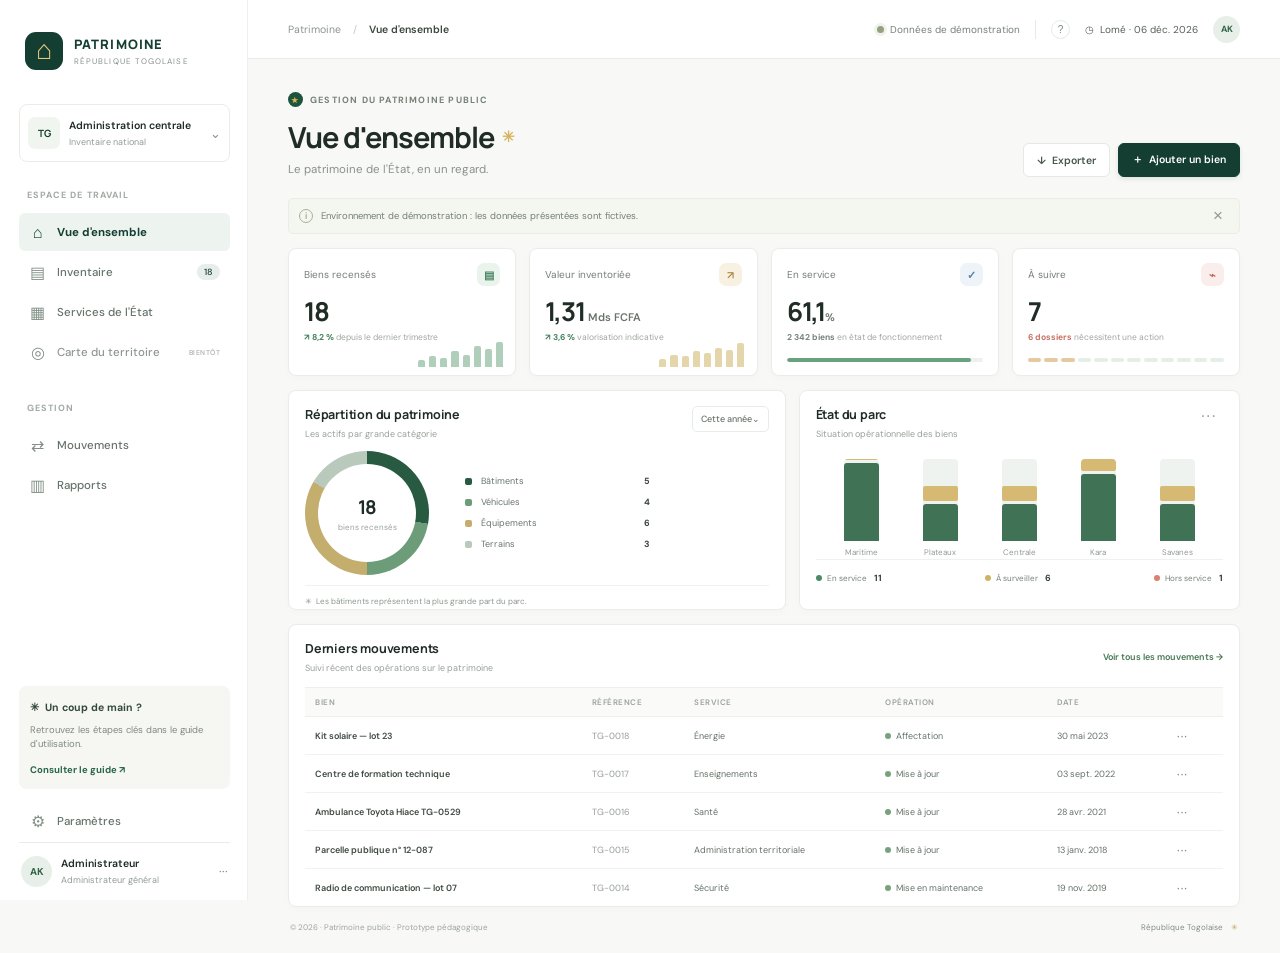
==== web/index.html @ ce9e9180 "Fonctionnalité : créer le MVP de gestion du patrimoine public togolais" ====
<!doctype html>
<html lang="fr"><head><meta charset="utf-8"><meta name="viewport" content="width=device-width,initial-scale=1"><meta name="theme-color" content="#143e32"><meta name="description" content="Prototype de gestion du patrimoine public togolais"><title>Patrimoine public · République Togolaise</title><link rel="stylesheet" href="styles.css"></head>
<body><div class="layout"><aside class="sidebar"><a class="brand" href="#accueil"><span class="brand-logo">⌂</span><span><b>PATRIMOINE</b><small>RÉPUBLIQUE TOGOLAISE</small></span></a><div class="org"><span class="seal">TG</span><span><b>Administration centrale</b><small>Inventaire national</small></span><span>⌄</span></div><p class="nav-title">ESPACE DE TRAVAIL</p><nav><a class="nav active" href="#accueil" data-view="home"><i>⌂</i>Vue d'ensemble</a><a class="nav" href="#inventaire" data-view="inventory"><i>▤</i>Inventaire <span id="nav-count">18</span></a><a class="nav" href="#services" data-view="services"><i>▦</i>Services de l'État</a><a class="nav muted" href="#carte"><i>◎</i>Carte du territoire <em>BIENTÔT</em></a></nav><p class="nav-title second">GESTION</p><nav><a class="nav" href="#mouvements" data-view="mouvements"><i>⇄</i>Mouvements</a><a class="nav" href="#rapports" data-view="rapports"><i>▥</i>Rapports</a></nav><div class="sidebar-bottom"><div class="help"><b>✳ &nbsp;Un coup de main ?</b><p>Retrouvez les étapes clés dans le guide d'utilisation.</p><a href="../docs/GUIDE_UTILISATION.md">Consulter le guide ↗</a></div><a class="nav" href="#parametres"><i>⚙</i>Paramètres</a><div class="user"><span class="avatar">AK</span><span><b>Administrateur</b><small>Administrateur général</small></span><span>···</span></div></div></aside>
<main><header class="topbar"><div class="crumb">Patrimoine <span>/</span> <b id="crumb">Vue d'ensemble</b></div><div class="topright"><span class="online"><i></i><span id="connection">Données de démonstration</span></span><span class="vline"></span><button class="circle" title="Aide">?</button><span class="date">◷ &nbsp;Lomé · <span id="today"></span></span><span class="avatar tiny">AK</span><button class="mobile-menu" id="menu">☰</button></div></header>
<section id="home" class="page"><div class="heading"><div><div class="eyebrow"><span class="flag">★</span> GESTION DU PATRIMOINE PUBLIC</div><h1>Vue d'ensemble <span>✳</span></h1><p>Le patrimoine de l'État, en un regard.</p></div><div class="actions"><button class="btn light" id="export">↓ &nbsp;Exporter</button><button class="btn primary" id="add">＋ &nbsp;Ajouter un bien</button></div></div><div class="notice"><span>i</span> Environnement de démonstration : les données présentées sont fictives.<button id="dismiss">×</button></div>
<div class="kpis"><article class="kpi"><div class="kpi-label">Biens recensés <b class="ico green">▤</b></div><strong id="total">2 486</strong><p><b>↗ 8,2 %</b> depuis le dernier trimestre</p><div class="spark green-spark"><i style="--v:25%"></i><i style="--v:42%"></i><i style="--v:34%"></i><i style="--v:58%"></i><i style="--v:43%"></i><i style="--v:76%"></i><i style="--v:65%"></i><i style="--v:91%"></i></div></article><article class="kpi"><div class="kpi-label">Valeur inventoriée <b class="ico gold">↗</b></div><strong id="value">38,6<small> Mds FCFA</small></strong><p><b>↗ 3,6 %</b> valorisation indicative</p><div class="spark gold-spark"><i style="--v:30%"></i><i style="--v:45%"></i><i style="--v:39%"></i><i style="--v:58%"></i><i style="--v:53%"></i><i style="--v:71%"></i><i style="--v:64%"></i><i style="--v:88%"></i></div></article><article class="kpi"><div class="kpi-label">En service <b class="ico blue">✓</b></div><strong id="service">94,2<small>%</small></strong><p><b class="flat">2 342 biens</b> en état de fonctionnement</p><div class="progress"><i style="width:94%"></i></div></article><article class="kpi"><div class="kpi-label">À suivre <b class="ico coral">⌁</b></div><strong id="attention">144</strong><p><b class="warning">6 dossiers</b> nécessitent une action</p><div class="ticks"><i></i><i></i><i></i><i></i><i></i><i></i><i></i><i></i><i></i><i></i><i></i><i></i></div></article></div>
<div class="charts"><article class="panel"><div class="panel-head"><div><h2>Répartition du patrimoine</h2><p>Les actifs par grande catégorie</p></div><button class="select">Cette année⌄</button></div><div class="donut-row"><div class="donut" id="donut"><div><b id="donut-count">2 486</b><small>biens recensés</small></div></div><div class="legend" id="legend"></div></div><div class="panel-foot">✳ &nbsp;Les bâtiments représentent la plus grande part du parc.</div></article><article class="panel"><div class="panel-head"><div><h2>État du parc</h2><p>Situation opérationnelle des biens</p></div><button class="dots">···</button></div><div class="bars" id="bars"></div><div class="status-summary"><div><i class="key good"></i>En service<strong id="good-count">2 342</strong></div><div><i class="key warn"></i>À surveiller<strong id="warn-count">98</strong></div><div><i class="key risk"></i>Hors service<strong id="risk-count">46</strong></div></div></article></div>
<article class="panel activity"><div class="panel-head"><div><h2>Derniers mouvements</h2><p>Suivi récent des opérations sur le patrimoine</p></div><a href="#mouvements" class="text-link">Voir tous les mouvements →</a></div><div class="table-scroll"><table><thead><tr><th>BIEN</th><th>RÉFÉRENCE</th><th>SERVICE</th><th>OPÉRATION</th><th>DATE</th><th></th></tr></thead><tbody id="activity"></tbody></table></div></article><footer>© 2026 · Patrimoine public · Prototype pédagogique <span>République Togolaise　<span class="star">✳</span></span></footer></section>
<section id="inventory" class="page hidden"><div class="heading"><div><div class="eyebrow">GESTION DES ACTIFS</div><h1>Inventaire <span>✳</span></h1><p>Recherchez et consultez les biens recensés.</p></div><div class="actions"><button class="btn light" id="export2">↓ &nbsp;Exporter CSV</button><button class="btn primary" id="add2">＋ &nbsp;Ajouter un bien</button></div></div><article class="panel inv-panel"><div class="filters"><label class="search">⌕ <input id="query" placeholder="Rechercher un bien, une référence…"></label><select id="state-filter"><option value="">Tous les états</option><option value="bon">En service</option><option value="maintenance">Maintenance</option><option value="affectation">À affecter</option><option value="reforme">À réformer</option></select><select id="category-filter"><option value="">Toutes les catégories</option><option>Bâtiments</option><option>Véhicules</option><option>Équipements</option><option>Terrains</option></select></div><div class="table-scroll"><table><thead><tr><th>BIEN</th><th>RÉFÉRENCE</th><th>CATÉGORIE</th><th>SERVICE</th><th>LOCALISATION</th><th>ÉTAT</th><th></th></tr></thead><tbody id="inventory"></tbody></table></div><div class="pagination"><span id="results">18 biens affichés</span><span>Prototype · pagination API disponible</span></div></article></section>
<section id="placeholder" class="page hidden"><div class="heading"><div><div class="eyebrow">ESPACE DE TRAVAIL</div><h1 id="place-title">Services de l'État <span>✳</span></h1><p>Les vues métier complémentaires seront précisées avec les utilisateurs.</p></div></div><article class="panel empty"><span>▦</span><h2>Cette vue se construit avec vous.</h2><p>Le périmètre est à valider avec la formatrice et les utilisateurs métier.</p><a href="#inventaire" class="btn primary" data-go="inventory">Consulter l'inventaire →</a></article></section></main></div>
<div class="backdrop hidden" id="modal"><section class="dialog" role="dialog" aria-modal="true" aria-labelledby="modal-title"><div class="dialog-head"><div><div class="eyebrow">NOUVEL ENREGISTREMENT</div><h2 id="modal-title">Ajouter un bien</h2></div><button id="close" class="close">×</button></div><p class="dialog-lead">Renseignez les informations principales. La référence est générée automatiquement.</p><form id="asset-form"><div class="form-grid"><label>Nom du bien *<input name="name" required maxlength="160" placeholder="Ex. Bâtiment administratif"></label><label>Catégorie *<select name="category" required><option value="">Choisir</option><option>Bâtiments</option><option>Véhicules</option><option>Équipements</option><option>Terrains</option></select></label><label>Ministère / service *<input name="ministry" required placeholder="Ex. Ministère de la Santé"></label><label>Localisation *<input name="location" required placeholder="Ville, préfecture"></label><label>État<select name="status"><option value="bon">En service</option><option value="maintenance">Maintenance</option><option value="affectation">À affecter</option><option value="reforme">À réformer</option></select></label><label>Valeur estimée (FCFA)<input name="value_xof" type="number" min="0" placeholder="0"></label><label>Date d'acquisition<input name="acquired_at" type="date"></label><label>Type de bien<input name="type" placeholder="Optionnel"></label><label class="full">Note<textarea name="description" rows="3" placeholder="Informations utiles…"></textarea></label></div><p id="form-error" class="form-error hidden"></p><div class="dialog-actions"><button type="button" class="btn light" id="cancel">Annuler</button><button class="btn primary" type="submit">Enregistrer le bien →</button></div></form></section></div><div id="toast" class="toast hidden"></div><script src="app.js" defer></script></body></html>
---- web/styles.css ----
@import url('https://fonts.googleapis.com/css2?family=DM+Sans:wght@400;500;600;700&family=Manrope:wght@400;500;600;700;800&display=swap');
:root{--forest:#153e33;--forest2:#225d49;--ink:#202c26;--muted:#7e8981;--line:#e9ece7;--paper:#f8f9f6;--gold:#d4ae63;--red:#d95450;--blue:#5481ad;--green:#4b9272;font-family:'DM Sans',sans-serif;color:var(--ink);font-size:13px;background:var(--paper)}*{box-sizing:border-box}body{margin:0;min-width:360px}.layout{min-height:100vh}.sidebar{position:fixed;inset:0 auto 0 0;width:248px;padding:25px 17px 12px 19px;background:#fff;border-right:1px solid #edf0ec;display:flex;flex-direction:column;z-index:5}.brand{height:51px;display:flex;align-items:center;gap:11px;text-decoration:none;color:var(--forest);padding:0 6px;margin-bottom:28px}.brand-logo{width:38px;height:38px;border-radius:11px;background:var(--forest);color:#e2c77e;display:grid;place-items:center;font-size:27px;font-family:Georgia}.brand b{display:block;font:800 13px Manrope,sans-serif;letter-spacing:1.1px}.brand small{display:block;color:#87938a;letter-spacing:1.08px;font-size:8px;margin-top:3px}.org{height:58px;border:1px solid var(--line);border-radius:8px;padding:8px;display:flex;align-items:center;gap:9px;margin-bottom:27px}.org>span:last-child{margin-left:auto;color:#89948d}.org b,.user b{font-size:10.5px;display:block;font-weight:600}.org small,.user small{font-size:9px;color:#929b94;display:block;margin-top:4px}.seal{width:32px;height:32px;background:#f1f5ef;border-radius:7px;display:grid;place-items:center;font:700 10px Manrope;color:var(--forest)}.nav-title{font-size:9px;letter-spacing:1.05px;font-weight:700;color:#a1aaa3;margin:0 8px 10px}.nav{height:38px;padding:0 10px;margin:2px 0;display:flex;align-items:center;gap:11px;text-decoration:none;border-radius:6px;color:#66736a;font-size:11.5px;font-weight:500}.nav i{width:17px;font-style:normal;font-size:16px;text-align:center;color:#839087}.nav.active{background:#edf4ef;color:var(--forest);font-weight:700}.nav.active i{color:var(--forest)}.nav>span{margin-left:auto;font-size:9px;background:#e7eee9;border-radius:10px;padding:2px 7px;color:var(--forest)}.nav em{font-size:7px;font-style:normal;letter-spacing:.5px;margin-left:auto;color:#aaa}.nav.muted{color:#8e9790}.second{margin-top:29px}.sidebar-bottom{margin-top:auto}.help{padding:12px 11px;border-radius:8px;background:#f6f7f3;margin:0 0 13px}.help b{font-size:10.5px;color:#344a3d}.help p{font-size:9.5px;color:#818980;line-height:1.55;margin:8px 0}.help a{font-size:9.5px;color:#276649;text-decoration:none;font-weight:700}.user{border-top:1px solid var(--line);padding:13px 2px 1px;display:flex;align-items:center;gap:9px}.user>span:last-child{margin-left:auto;color:#879087}.avatar{width:31px;height:31px;border-radius:50%;display:grid;place-items:center;background:#e8efe9;color:#316346;font-size:10px;font-weight:700}.main{margin-left:248px}main{margin-left:248px;min-height:100vh}.topbar{height:59px;border-bottom:1px solid #e9ece8;background:rgba(255,255,255,.91);display:flex;align-items:center;justify-content:space-between;padding:0 40px;position:sticky;top:0;z-index:4}.crumb{font-size:10.5px;color:#8b958d}.crumb span{margin:0 9px;color:#c4cbc5}.crumb b{font-weight:600;color:#39473d}.topright{display:flex;align-items:center;gap:15px;color:#768078;font-size:10px}.online{display:flex;align-items:center;gap:6px}.online i{width:7px;height:7px;border-radius:50%;background:#94a17f;box-shadow:0 0 0 3px #f0f3eb}.vline{height:19px;width:1px;background:#e7eae5}.circle{border:1px solid #e5eae5;background:white;color:#7a857c;border-radius:50%;height:19px;width:19px;padding:0;font-size:10px}.date{color:#566157}.tiny{width:27px;height:27px;font-size:9px}.mobile-menu{display:none}.page{max-width:1500px;margin:auto;padding:33px 40px 20px}.heading{display:flex;justify-content:space-between;align-items:flex-end;margin-bottom:21px}.eyebrow{font-size:9px;font-weight:700;letter-spacing:1.2px;color:#758077;display:flex;align-items:center;gap:7px}.flag{display:inline-grid;place-items:center;color:#dfb451;background:#1c543d;width:15px;height:15px;border-radius:50%;font-size:8px}h1{font:700 29px Manrope,sans-serif;letter-spacing:-1px;margin:10px 0 5px;color:#202c26}h1 span{font-size:15px;color:#d6b462;vertical-align:6px;margin-left:3px}.heading p{margin:0;color:#89918b;font-size:11.5px}.actions{display:flex;gap:8px}.btn{font:600 10.5px 'DM Sans';height:34px;padding:0 13px;border-radius:6px;cursor:pointer;transition:.15s}.btn:hover{transform:translateY(-1px)}.light{background:white;border:1px solid #e4e9e3;color:#47564b}.primary{background:var(--forest);border:1px solid var(--forest);color:white;box-shadow:0 2px 5px #143e321e}.primary:hover{background:#205543}.notice{height:36px;background:#f4f6f0;border:1px solid #e9ede5;color:#748071;border-radius:5px;display:flex;align-items:center;padding:0 10px;gap:8px;font-size:9.5px;margin-bottom:14px}.notice>span{width:14px;height:14px;border:1px solid #a7b19a;border-radius:50%;text-align:center;line-height:13px;color:#78866f;font-size:9px}.notice button{margin-left:auto;border:0;background:none;font-size:17px;color:#8e978e;cursor:pointer}.kpis{display:grid;grid-template-columns:repeat(4,1fr);gap:13px}.kpi,.panel{background:#fff;border:1px solid #e9ede8;border-radius:8px;box-shadow:0 2px 10px #22302405}.kpi{height:128px;padding:14px 15px 11px;position:relative;overflow:hidden}.kpi-label{font-size:10px;color:#747e76;display:flex;align-items:center;justify-content:space-between}.ico{width:23px;height:23px;border-radius:7px;display:grid;place-items:center;font-size:11px;font-weight:600}.green{color:#4b8666;background:#eaf3ec}.gold{color:#ad8a46;background:#f8f1e2}.blue{color:#5580a4;background:#edf3f8}.coral{color:#c7665c;background:#f9eeec}.kpi>strong{font:700 26px Manrope;letter-spacing:-1px;display:block;margin:7px 0 3px}.kpi>strong small{font:600 11px 'DM Sans';letter-spacing:0;color:#68736b}.kpi p{font-size:8.5px;color:#a0a69f;margin:0}.kpi p b{color:#43815d;font-weight:700}.kpi p b.flat{color:#77827a}.kpi p b.warning{color:#ca7165}.spark{height:27px;position:absolute;bottom:8px;right:12px;left:57%;display:flex;align-items:end;gap:4px}.spark i{height:var(--v);flex:1;border-radius:2px 2px 0 0;opacity:.58}.green-spark i{background:#78ac8b}.gold-spark i{background:#d3b76d}.progress{height:4px;border-radius:5px;background:#edf1ec;margin-top:15px;overflow:hidden}.progress i{height:100%;display:block;border-radius:5px;background:#69a27f}.ticks{display:flex;gap:3px;position:absolute;bottom:13px;left:15px;right:15px}.ticks i{height:4px;background:#e7eee7;flex:1;border-radius:5px}.ticks i:nth-child(-n+3){background:#e5c9a1}.charts{display:grid;grid-template-columns:1.06fr .94fr;gap:13px;margin-top:14px}.panel{padding:15px 16px 0}.charts .panel{height:220px}.panel-head{display:flex;align-items:flex-start;justify-content:space-between}.panel-head h2{font:700 12.5px Manrope;margin:0 0 5px;letter-spacing:-.2px}.panel-head p{font-size:9px;margin:0;color:#98a099}.select{font:500 9px 'DM Sans';color:#68746c;border:1px solid #e8ece7;border-radius:5px;background:#fff;padding:6px 8px}.donut-row{display:flex;align-items:center;gap:36px;height:145px}.donut{width:124px;height:124px;border-radius:50%;background:conic-gradient(#285a42 0 38%,#6c9c78 38% 60%,#c4ae6e 60% 78%,#b9c9bc 78% 91%,#e5eae5 91%);display:grid;place-items:center;flex:none;position:relative}.donut:before{content:'';position:absolute;inset:13px;border-radius:50%;background:white}.donut div{z-index:1;text-align:center}.donut b{font:700 19px Manrope;display:block;letter-spacing:-.8px}.donut small{display:block;font-size:8px;color:#9aa39b;margin-top:2px}.legend{display:grid;gap:9px;min-width:185px}.legend div{display:grid;grid-template-columns:8px 1fr auto;align-items:center;gap:8px;font-size:9px;color:#69756d}.legend i{height:7px;width:7px;border-radius:2px}.legend b{font-weight:700;color:#39463c;font-size:9px}.panel-foot{height:30px;border-top:1px solid #f0f2ef;display:flex;align-items:center;color:#8c968c;font-size:8px}.panel-foot:first-letter{color:#c6a550}.dots{border:0;background:white;color:#9ba39c;font-size:16px;letter-spacing:1px}.bars{height:119px;display:flex;align-items:end;justify-content:space-around;padding:14px 12px 2px;gap:12px}.bar-group{height:100%;display:flex;flex-direction:column;align-items:center;justify-content:end;gap:6px;flex:1}.bar-group>div{height:82px;width:min(35px,78%);display:flex;align-items:end;overflow:hidden;border-radius:4px 4px 0 0;background:#eff3ef}.bar-stack{width:100%;border-radius:3px 3px 0 0;background:#407355;position:relative}.bar-stack:after{content:'';position:absolute;top:-18px;left:0;right:0;height:15px;background:#d6b973;border-radius:2px}.bar-group small{font-size:8px;color:#929a93}.status-summary{height:37px;border-top:1px solid #eff1ee;display:flex;align-items:center;justify-content:space-between;gap:4px}.status-summary div{font-size:8px;color:#768077;display:flex;align-items:center;gap:5px}.status-summary strong{font-size:9px;color:#344139;margin-left:2px}.key{width:6px;height:6px;border-radius:50%}.good{background:#4d8b66}.warn{background:#d0b263}.risk{background:#da8170}.activity{margin-top:14px;padding-bottom:0}.activity .panel-head{align-items:center;padding-bottom:13px}.text-link{color:#467752;text-decoration:none;font-size:9px;font-weight:600}.table-scroll{overflow:auto}table{border-collapse:collapse;width:100%;white-space:nowrap}thead{background:#fafbf9}th{font-size:8px;letter-spacing:.5px;color:#9aa29b;text-align:left;font-weight:600;padding:9px 10px;border-block:1px solid #edf0ec}td{padding:10px;border-bottom:1px solid #f0f2ef;font-size:9px;color:#657168}td:first-child{font-weight:600;color:#3e4a41;min-width:190px}tbody tr:last-child td{border-bottom:0}.ref{font:9px 'DM Sans';color:#969e97}.operation{display:inline-flex;align-items:center;gap:5px;color:#65746a}.op-dot{width:6px;height:6px;border-radius:50%;background:#78a17e}.badge{display:inline-flex;align-items:center;gap:4px;padding:4px 7px;border-radius:10px;background:#edf4ed;color:#4c7958;font-size:8px}.badge:before{content:'';width:5px;height:5px;border-radius:50%;background:#6f9a75}.badge.warn{background:#f8f2e5;color:#a1803e}.badge.warn:before{background:#c9a85c}.badge.risk{background:#f8ecea;color:#b6675c}.badge.risk:before{background:#d27a6a}.more-row{border:0;background:white;color:#818c84;font-size:13px;cursor:pointer}footer{font-size:8px;color:#9ca49d;display:flex;justify-content:space-between;padding:15px 2px 0}footer>span:last-child{color:#818c83}.star{color:#c4a453}.hidden{display:none!important}.secondary-page{min-height:calc(100vh - 60px)}.inv-panel{padding:0}.filters{padding:14px;display:flex;gap:8px;border-bottom:1px solid #edf0ec}.filters select,.search{height:34px;border:1px solid #e6eae5;border-radius:5px;background:white;padding:0 10px;font:10px 'DM Sans';color:#58645b}.search{display:flex;align-items:center;gap:7px;flex:1;max-width:390px;font-size:17px;color:#7c887f}.search input{border:0;outline:0;flex:1;font:10px 'DM Sans';color:#37443b}.search input::placeholder{color:#9ba29c}.pagination{padding:13px 15px;color:#879188;font-size:9px;display:flex;justify-content:space-between}.empty{margin-top:22px;min-height:280px;display:flex;flex-direction:column;align-items:center;justify-content:center;text-align:center}.empty>span{font-size:28px;color:#5c8466}.empty h2{font:700 16px Manrope;margin:15px 0 5px}.empty p{max-width:390px;color:#849087;font-size:11px;line-height:1.6;margin-bottom:17px}.backdrop{position:fixed;inset:0;background:#10241dc2;z-index:10;display:grid;place-items:center;padding:20px}.dialog{width:min(650px,100%);max-height:94vh;overflow:auto;background:white;border-radius:11px;padding:24px 26px;box-shadow:0 20px 70px #10251d4d}.dialog-head{display:flex;justify-content:space-between;align-items:flex-start}.dialog h2{font:700 21px Manrope;margin:6px 0}.close{width:29px;height:29px;border:1px solid #e9ece8;background:white;border-radius:6px;color:#718077;font-size:20px;cursor:pointer}.dialog-lead{font-size:10px;color:#859087;margin:5px 0 17px}.form-grid{display:grid;grid-template-columns:1fr 1fr;gap:12px}.form-grid label{display:flex;flex-direction:column;gap:6px;font-size:9px;font-weight:600;color:#59665d}.form-grid input,.form-grid select,.form-grid textarea{font:10px 'DM Sans';width:100%;border:1px solid #e3e8e2;border-radius:5px;padding:9px;color:#35433a;outline:0;background:#fff}.form-grid input:focus,.form-grid select:focus,.form-grid textarea:focus{border-color:#619074;box-shadow:0 0 0 2px #4b8c6522}.full{grid-column:1/-1}.form-grid textarea{resize:vertical}.dialog-actions{display:flex;justify-content:flex-end;gap:8px;margin-top:17px;padding-top:14px;border-top:1px solid #edf0ec}.form-error{color:#b34e45;font-size:10px;margin-bottom:0}.toast{position:fixed;bottom:24px;right:24px;background:#1e4b38;color:white;padding:12px 17px;border-radius:7px;z-index:20;font-size:11px;box-shadow:0 5px 20px #0002}
@media(max-width:1060px){.sidebar{width:215px;padding-inline:13px}main{margin-left:215px}.topbar{padding:0 25px}.page{padding:28px 25px 18px}.kpi{padding-inline:12px}.donut-row{gap:18px}.donut{width:112px;height:112px}.legend{min-width:155px}.status-summary div{font-size:7px}.status-summary strong{font-size:8px}}
@media(max-width:760px){.sidebar{transform:translateX(-100%);transition:.2s;width:248px;box-shadow:4px 0 20px #10251d16}.sidebar.open{transform:translateX(0)}main{margin-left:0}.topbar{height:54px;padding:0 16px}.topright{gap:10px}.online,.vline,.circle,.date{display:none}.mobile-menu{display:block;background:none;border:0;color:#536057;font-size:18px}.page{padding:25px 15px 17px}.heading{align-items:flex-start;gap:12px;flex-direction:column}.heading h1{font-size:25px}.actions{align-self:flex-end;margin-top:-3px}.kpis{grid-template-columns:repeat(2,minmax(0,1fr));gap:9px}.kpi{height:122px;padding:12px}.charts{grid-template-columns:1fr;gap:10px;margin-top:10px}.charts .panel{height:215px}.donut-row{gap:35px}.donut{width:122px;height:122px}.legend{min-width:180px}.status-summary div{font-size:8px}.status-summary strong{font-size:9px}.activity{margin-top:10px}.activity .panel-head{align-items:flex-start;gap:10px}.text-link{white-space:nowrap;font-size:8px}.panel{padding-inline:12px}.table-scroll{margin:0 -12px}footer{font-size:7px}.filters{flex-wrap:wrap}.search{max-width:none;flex-basis:100%}.filters select{flex:1;min-width:0}.crumb{font-size:9px}.tiny{width:26px;height:26px}.form-grid{gap:10px}}
@media(max-width:430px){.kpi>strong{font-size:23px}.kpi p{font-size:7.5px}.donut-row{gap:17px}.donut{width:105px;height:105px}.legend{min-width:155px}.legend div{font-size:8px}.heading h1{font-size:23px}.btn{padding-inline:10px}.activity .panel-head{flex-direction:column}.activity .panel-head .text-link{align-self:flex-end}.form-grid{grid-template-columns:1fr}.full{grid-column:auto}.dialog{padding:20px 16px}.pagination span:last-child{display:none}}
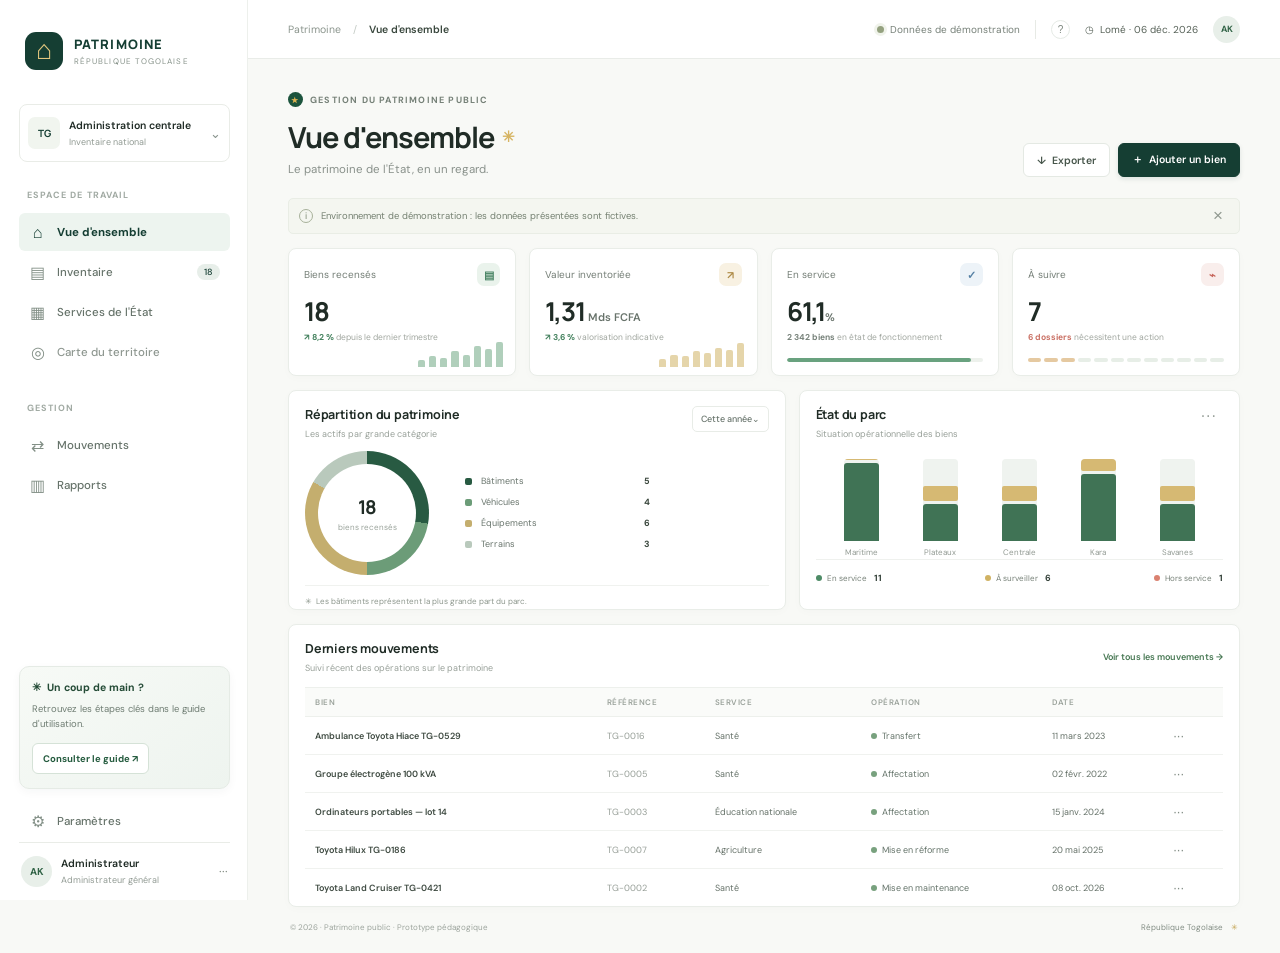
==== commit f6000f44: "Fonctionnalité : compléter les espaces métier" ====
--- a/web/index.html
+++ b/web/index.html
@@ -1,11 +1,14 @@
 <!doctype html>
 <html lang="fr"><head><meta charset="utf-8"><meta name="viewport" content="width=device-width,initial-scale=1"><meta name="theme-color" content="#143e32"><meta name="description" content="Prototype de gestion du patrimoine public togolais"><title>Patrimoine public · République Togolaise</title><link rel="stylesheet" href="styles.css"></head>
-<body><div class="layout"><aside class="sidebar"><a class="brand" href="#accueil"><span class="brand-logo">⌂</span><span><b>PATRIMOINE</b><small>RÉPUBLIQUE TOGOLAISE</small></span></a><div class="org"><span class="seal">TG</span><span><b>Administration centrale</b><small>Inventaire national</small></span><span>⌄</span></div><p class="nav-title">ESPACE DE TRAVAIL</p><nav><a class="nav active" href="#accueil" data-view="home"><i>⌂</i>Vue d'ensemble</a><a class="nav" href="#inventaire" data-view="inventory"><i>▤</i>Inventaire <span id="nav-count">18</span></a><a class="nav" href="#services" data-view="services"><i>▦</i>Services de l'État</a><a class="nav muted" href="#carte"><i>◎</i>Carte du territoire <em>BIENTÔT</em></a></nav><p class="nav-title second">GESTION</p><nav><a class="nav" href="#mouvements" data-view="mouvements"><i>⇄</i>Mouvements</a><a class="nav" href="#rapports" data-view="rapports"><i>▥</i>Rapports</a></nav><div class="sidebar-bottom"><div class="help"><b>✳ &nbsp;Un coup de main ?</b><p>Retrouvez les étapes clés dans le guide d'utilisation.</p><a href="../docs/GUIDE_UTILISATION.md">Consulter le guide ↗</a></div><a class="nav" href="#parametres"><i>⚙</i>Paramètres</a><div class="user"><span class="avatar">AK</span><span><b>Administrateur</b><small>Administrateur général</small></span><span>···</span></div></div></aside>
+<body><div class="layout"><aside class="sidebar"><a class="brand" href="#accueil"><span class="brand-logo">⌂</span><span><b>PATRIMOINE</b><small>RÉPUBLIQUE TOGOLAISE</small></span></a><div class="org"><span class="seal">TG</span><span><b>Administration centrale</b><small>Inventaire national</small></span><span>⌄</span></div><p class="nav-title">ESPACE DE TRAVAIL</p><nav><a class="nav active" href="#accueil" data-view="home"><i>⌂</i>Vue d'ensemble</a><a class="nav" href="#inventaire" data-view="inventory"><i>▤</i>Inventaire <span id="nav-count">18</span></a><a class="nav" href="#services" data-view="services"><i>▦</i>Services de l'État</a><a class="nav muted" href="#carte" data-view="map"><i>◎</i>Carte du territoire</a></nav><p class="nav-title second">GESTION</p><nav><a class="nav" href="#mouvements" data-view="mouvements"><i>⇄</i>Mouvements</a><a class="nav" href="#rapports" data-view="rapports"><i>▥</i>Rapports</a></nav><div class="sidebar-bottom"><div class="help"><b>✳ &nbsp;Un coup de main ?</b><p>Retrouvez les étapes clés dans le guide d'utilisation.</p><a href="/guide.html">Consulter le guide ↗</a></div><a class="nav" href="#parametres"><i>⚙</i>Paramètres</a><div class="user"><span class="avatar">AK</span><span><b>Administrateur</b><small>Administrateur général</small></span><span>···</span></div></div></aside>
 <main><header class="topbar"><div class="crumb">Patrimoine <span>/</span> <b id="crumb">Vue d'ensemble</b></div><div class="topright"><span class="online"><i></i><span id="connection">Données de démonstration</span></span><span class="vline"></span><button class="circle" title="Aide">?</button><span class="date">◷ &nbsp;Lomé · <span id="today"></span></span><span class="avatar tiny">AK</span><button class="mobile-menu" id="menu">☰</button></div></header>
 <section id="home" class="page"><div class="heading"><div><div class="eyebrow"><span class="flag">★</span> GESTION DU PATRIMOINE PUBLIC</div><h1>Vue d'ensemble <span>✳</span></h1><p>Le patrimoine de l'État, en un regard.</p></div><div class="actions"><button class="btn light" id="export">↓ &nbsp;Exporter</button><button class="btn primary" id="add">＋ &nbsp;Ajouter un bien</button></div></div><div class="notice"><span>i</span> Environnement de démonstration : les données présentées sont fictives.<button id="dismiss">×</button></div>
 <div class="kpis"><article class="kpi"><div class="kpi-label">Biens recensés <b class="ico green">▤</b></div><strong id="total">2 486</strong><p><b>↗ 8,2 %</b> depuis le dernier trimestre</p><div class="spark green-spark"><i style="--v:25%"></i><i style="--v:42%"></i><i style="--v:34%"></i><i style="--v:58%"></i><i style="--v:43%"></i><i style="--v:76%"></i><i style="--v:65%"></i><i style="--v:91%"></i></div></article><article class="kpi"><div class="kpi-label">Valeur inventoriée <b class="ico gold">↗</b></div><strong id="value">38,6<small> Mds FCFA</small></strong><p><b>↗ 3,6 %</b> valorisation indicative</p><div class="spark gold-spark"><i style="--v:30%"></i><i style="--v:45%"></i><i style="--v:39%"></i><i style="--v:58%"></i><i style="--v:53%"></i><i style="--v:71%"></i><i style="--v:64%"></i><i style="--v:88%"></i></div></article><article class="kpi"><div class="kpi-label">En service <b class="ico blue">✓</b></div><strong id="service">94,2<small>%</small></strong><p><b class="flat">2 342 biens</b> en état de fonctionnement</p><div class="progress"><i style="width:94%"></i></div></article><article class="kpi"><div class="kpi-label">À suivre <b class="ico coral">⌁</b></div><strong id="attention">144</strong><p><b class="warning">6 dossiers</b> nécessitent une action</p><div class="ticks"><i></i><i></i><i></i><i></i><i></i><i></i><i></i><i></i><i></i><i></i><i></i><i></i></div></article></div>
 <div class="charts"><article class="panel"><div class="panel-head"><div><h2>Répartition du patrimoine</h2><p>Les actifs par grande catégorie</p></div><button class="select">Cette année⌄</button></div><div class="donut-row"><div class="donut" id="donut"><div><b id="donut-count">2 486</b><small>biens recensés</small></div></div><div class="legend" id="legend"></div></div><div class="panel-foot">✳ &nbsp;Les bâtiments représentent la plus grande part du parc.</div></article><article class="panel"><div class="panel-head"><div><h2>État du parc</h2><p>Situation opérationnelle des biens</p></div><button class="dots">···</button></div><div class="bars" id="bars"></div><div class="status-summary"><div><i class="key good"></i>En service<strong id="good-count">2 342</strong></div><div><i class="key warn"></i>À surveiller<strong id="warn-count">98</strong></div><div><i class="key risk"></i>Hors service<strong id="risk-count">46</strong></div></div></article></div>
 <article class="panel activity"><div class="panel-head"><div><h2>Derniers mouvements</h2><p>Suivi récent des opérations sur le patrimoine</p></div><a href="#mouvements" class="text-link">Voir tous les mouvements →</a></div><div class="table-scroll"><table><thead><tr><th>BIEN</th><th>RÉFÉRENCE</th><th>SERVICE</th><th>OPÉRATION</th><th>DATE</th><th></th></tr></thead><tbody id="activity"></tbody></table></div></article><footer>© 2026 · Patrimoine public · Prototype pédagogique <span>République Togolaise　<span class="star">✳</span></span></footer></section>
-<section id="inventory" class="page hidden"><div class="heading"><div><div class="eyebrow">GESTION DES ACTIFS</div><h1>Inventaire <span>✳</span></h1><p>Recherchez et consultez les biens recensés.</p></div><div class="actions"><button class="btn light" id="export2">↓ &nbsp;Exporter CSV</button><button class="btn primary" id="add2">＋ &nbsp;Ajouter un bien</button></div></div><article class="panel inv-panel"><div class="filters"><label class="search">⌕ <input id="query" placeholder="Rechercher un bien, une référence…"></label><select id="state-filter"><option value="">Tous les états</option><option value="bon">En service</option><option value="maintenance">Maintenance</option><option value="affectation">À affecter</option><option value="reforme">À réformer</option></select><select id="category-filter"><option value="">Toutes les catégories</option><option>Bâtiments</option><option>Véhicules</option><option>Équipements</option><option>Terrains</option></select></div><div class="table-scroll"><table><thead><tr><th>BIEN</th><th>RÉFÉRENCE</th><th>CATÉGORIE</th><th>SERVICE</th><th>LOCALISATION</th><th>ÉTAT</th><th></th></tr></thead><tbody id="inventory"></tbody></table></div><div class="pagination"><span id="results">18 biens affichés</span><span>Prototype · pagination API disponible</span></div></article></section>
-<section id="placeholder" class="page hidden"><div class="heading"><div><div class="eyebrow">ESPACE DE TRAVAIL</div><h1 id="place-title">Services de l'État <span>✳</span></h1><p>Les vues métier complémentaires seront précisées avec les utilisateurs.</p></div></div><article class="panel empty"><span>▦</span><h2>Cette vue se construit avec vous.</h2><p>Le périmètre est à valider avec la formatrice et les utilisateurs métier.</p><a href="#inventaire" class="btn primary" data-go="inventory">Consulter l'inventaire →</a></article></section></main></div>
+<section id="inventory-page" class="page hidden"><div class="heading"><div><div class="eyebrow">GESTION DES ACTIFS</div><h1>Inventaire <span>✳</span></h1><p>Recherchez et consultez les biens recensés.</p></div><div class="actions"><button class="btn light" id="export2">↓ &nbsp;Exporter CSV</button><button class="btn primary" id="add2">＋ &nbsp;Ajouter un bien</button></div></div><article class="panel inv-panel"><div class="filters"><label class="search">⌕ <input id="query" placeholder="Rechercher un bien, une référence…"></label><select id="state-filter"><option value="">Tous les états</option><option value="bon">En service</option><option value="maintenance">Maintenance</option><option value="affectation">À affecter</option><option value="reforme">À réformer</option></select><select id="category-filter"><option value="">Toutes les catégories</option><option>Bâtiments</option><option>Véhicules</option><option>Équipements</option><option>Terrains</option></select></div><div class="table-scroll"><table><thead><tr><th>BIEN</th><th>RÉFÉRENCE</th><th>CATÉGORIE</th><th>SERVICE</th><th>LOCALISATION</th><th>ÉTAT</th><th></th></tr></thead><tbody id="inventory-rows"></tbody></table></div><div class="pagination"><span id="results">18 biens affichés</span><span>Prototype · pagination API disponible</span></div></article></section>
+<section id="services-page" class="page hidden"><div class="heading"><div><div class="eyebrow">ORGANISATION ADMINISTRATIVE</div><h1>Services de l'État <span>✳</span></h1><p>Référence des ministères et services responsables des biens.</p></div></div><div class="module-kpis" id="service-kpis"></div><article class="panel module-panel"><div class="module-title"><div><h2>Répertoire des services</h2><p>Les services inactifs restent visibles dans l’historique.</p></div><label class="search">⌕ <input id="service-search" placeholder="Rechercher un service…"></label></div><div class="service-form-wrap"><form id="service-form" class="module-form"><label>Nom du service *<input name="name" required maxlength="160" placeholder="Ex. Direction régionale de la santé"></label><label>Ministère de rattachement *<input name="ministry" required maxlength="160" placeholder="Ministère de la Santé"></label><label>Région<select name="region"><option value="">Choisir</option><option>Maritime</option><option>Plateaux</option><option>Centrale</option><option>Kara</option><option>Savanes</option></select></label><label>Préfecture<input name="prefecture" maxlength="100" placeholder="Ex. Golfe"></label><label>Adresse<input name="address" maxlength="180" placeholder="Ville, site administratif"></label><label>Responsable<input name="manager" maxlength="120" placeholder="Nom du responsable"></label><label>Contact<input name="contact" maxlength="120" placeholder="Téléphone ou courriel"></label><div class="service-form-actions"><button class="btn primary" id="service-submit" type="submit">＋ Ajouter le service</button><button class="btn light hidden" id="service-cancel" type="button">Annuler la modification</button></div><p class="form-error hidden" id="service-error"></p></form></div><div class="table-scroll"><table><thead><tr><th>SERVICE</th><th>MINISTÈRE</th><th>RÉGION</th><th>RESPONSABLE</th><th>BIENS RATTACHÉS</th><th>STATUT</th><th></th></tr></thead><tbody id="service-rows"></tbody></table></div><div class="pagination"><span id="service-results"></span><span id="service-hint">Création possible dans la base lorsque l’API est connectée.</span></div></article></section>
+<section id="movements-page" class="page hidden"><div class="heading"><div><div class="eyebrow">TRAÇABILITÉ DU PARC</div><h1>Mouvements <span>✳</span></h1><p>Historique des affectations, transferts, maintenances et réformes.</p></div></div><div class="module-kpis" id="movement-kpis"></div><article class="panel module-panel"><div class="module-title"><div><h2>Enregistrer une opération</h2><p>Chaque opération garde le lieu et le service d’origine dans l’historique.</p></div></div><form id="movement-form" class="module-form movement-form"><label>Bien concerné *<select name="asset_id" id="movement-asset" required><option value="">Choisir un bien</option></select></label><label>Opération *<select name="type" id="movement-type" required><option value="affectation">Affectation</option><option value="transfert">Transfert</option><option value="maintenance">Mise en maintenance</option><option value="retour_maintenance">Retour de maintenance</option><option value="reforme">Mise en réforme</option></select></label><label>Date *<input name="occurred_at" type="date" required></label><label class="destination-field">Service de destination<select name="to_ministry" id="movement-service"><option value="">Choisir un service</option></select></label><label class="destination-field">Localisation de destination<input name="to_location" maxlength="160" placeholder="Ville, site"></label><label>Motif *<input name="reason" required maxlength="500" placeholder="Motif ou référence de décision"></label><button class="btn primary" type="submit">Enregistrer le mouvement</button><p class="form-error hidden" id="movement-error"></p></form></article><article class="panel module-panel"><div class="module-title"><div><h2>Registre des mouvements</h2><p>Filtrez et consultez la piste de vie des biens.</p></div><div class="module-filters"><input id="movement-search" placeholder="Bien, référence, motif…"><select id="movement-filter"><option value="">Toutes les opérations</option><option value="affectation">Affectation</option><option value="transfert">Transfert</option><option value="maintenance">Maintenance</option><option value="retour_maintenance">Retour maintenance</option><option value="reforme">Réforme</option></select><input id="movement-from" type="date" aria-label="Mouvements depuis le"><input id="movement-to" type="date" aria-label="Mouvements jusqu’au"></div></div><div class="table-scroll"><table><thead><tr><th>DATE</th><th>RÉFÉRENCE</th><th>BIEN</th><th>OPÉRATION</th><th>ORIGINE</th><th>DESTINATION</th><th>MOTIF</th></tr></thead><tbody id="movement-rows"></tbody></table></div><div class="pagination"><span id="movement-results"></span><span>Historique synthétique · données de démonstration</span></div></article></section>
+<section id="reports-page" class="page hidden"><div class="heading"><div><div class="eyebrow">PILOTAGE ET CONTRÔLE</div><h1>Rapports <span>✳</span></h1><p>Analysez le patrimoine selon la période d’acquisition, l’état et le rattachement.</p></div><div class="actions"><button class="btn light" id="report-export">↓ Exporter le rapport CSV</button></div></div><article class="panel module-panel"><form id="report-filters" class="report-filters"><label>Acquis à partir du<input type="date" name="from"></label><label>Acquis jusqu’au<input type="date" name="to"></label><label>Catégorie<select name="category"><option value="">Toutes</option><option>Bâtiments</option><option>Véhicules</option><option>Équipements</option><option>Terrains</option></select></label><label>État<select name="status"><option value="">Tous</option><option value="bon">En service</option><option value="maintenance">Maintenance</option><option value="affectation">À affecter</option><option value="reforme">À réformer</option></select></label><label>Ministère<input name="ministry" placeholder="Tous les ministères"></label><button class="btn primary" type="submit">Appliquer les filtres</button><button class="btn light" id="report-reset" type="reset">Effacer</button></form></article><div class="module-kpis" id="report-kpis"></div><div class="report-grid"><article class="panel module-panel"><div class="module-title"><div><h2>Répartition par catégorie</h2><p>Nombre de biens et valeur estimée</p></div></div><div class="table-scroll"><table><thead><tr><th>CATÉGORIE</th><th>BIENS</th><th>VALEUR (FCFA)</th></tr></thead><tbody id="report-categories"></tbody></table></div></article><article class="panel module-panel"><div class="module-title"><div><h2>Répartition par ministère</h2><p>Volume de biens sous responsabilité</p></div></div><div class="table-scroll"><table><thead><tr><th>MINISTÈRE</th><th>BIENS</th><th>VALEUR (FCFA)</th></tr></thead><tbody id="report-ministries"></tbody></table></div></article></div><article class="panel module-panel"><div class="module-title"><div><h2>Répartition par état</h2><p>État opérationnel des biens inclus dans le rapport</p></div></div><div class="table-scroll"><table><thead><tr><th>ÉTAT</th><th>BIENS</th><th>PART DU TOTAL</th></tr></thead><tbody id="report-statuses"></tbody></table></div></article><article class="panel module-panel"><div class="module-title"><div><h2>Détail des biens inclus</h2><p id="report-period">Périmètre de l’inventaire filtré</p></div></div><div class="table-scroll"><table><thead><tr><th>RÉFÉRENCE</th><th>BIEN</th><th>CATÉGORIE</th><th>MINISTÈRE</th><th>ÉTAT</th><th>VALEUR (FCFA)</th></tr></thead><tbody id="report-assets"></tbody></table></div></article></section>
+<section id="map-page" class="page hidden"><div class="heading"><div><div class="eyebrow">LOCALISATION DU PATRIMOINE</div><h1>Carte du territoire <span>✳</span></h1><p>Répartition des biens par région administrative à partir de leur localisation déclarée.</p></div></div><div class="map-notice"><b>Carte indicative</b><span>Les localisations des fiches sont des libellés textuels. Les décomptes régionaux sont estimés à partir des villes mentionnées ; aucun point GPS précis n’est fourni.</span></div><div class="territory-layout"><article class="panel territory-map"><div class="module-title"><div><h2>Régions du Togo</h2><p>Sélectionnez une région pour filtrer les biens affichés.</p></div></div><div class="togo-schematic" id="togo-schematic" role="group" aria-label="Carte schématique des régions du Togo"></div><div class="map-legend"><i></i>Nombre de biens identifiés</div></article><article class="panel territory-list"><div class="module-title"><div><h2>Inventaire par région</h2><p id="territory-total"></p></div></div><div id="region-list" class="region-list"></div><button class="btn light hidden" id="region-clear">Effacer le filtre régional</button></article></div><article class="panel module-panel"><div class="module-title"><div><h2>Biens dans la région sélectionnée</h2><p id="region-caption">Choisissez une région pour consulter les biens identifiés.</p></div></div><div class="table-scroll"><table><thead><tr><th>BIEN</th><th>RÉFÉRENCE</th><th>MINISTÈRE</th><th>LOCALISATION</th><th>ÉTAT</th><th>VALEUR</th></tr></thead><tbody id="region-assets"></tbody></table></div></article></section></main></div>
 <div class="backdrop hidden" id="modal"><section class="dialog" role="dialog" aria-modal="true" aria-labelledby="modal-title"><div class="dialog-head"><div><div class="eyebrow">NOUVEL ENREGISTREMENT</div><h2 id="modal-title">Ajouter un bien</h2></div><button id="close" class="close">×</button></div><p class="dialog-lead">Renseignez les informations principales. La référence est générée automatiquement.</p><form id="asset-form"><div class="form-grid"><label>Nom du bien *<input name="name" required maxlength="160" placeholder="Ex. Bâtiment administratif"></label><label>Catégorie *<select name="category" required><option value="">Choisir</option><option>Bâtiments</option><option>Véhicules</option><option>Équipements</option><option>Terrains</option></select></label><label>Ministère / service *<input name="ministry" required placeholder="Ex. Ministère de la Santé"></label><label>Localisation *<input name="location" required placeholder="Ville, préfecture"></label><label>État<select name="status"><option value="bon">En service</option><option value="maintenance">Maintenance</option><option value="affectation">À affecter</option><option value="reforme">À réformer</option></select></label><label>Valeur estimée (FCFA)<input name="value_xof" type="number" min="0" placeholder="0"></label><label>Date d'acquisition<input name="acquired_at" type="date"></label><label>Type de bien<input name="type" placeholder="Optionnel"></label><label class="full">Note<textarea name="description" rows="3" placeholder="Informations utiles…"></textarea></label></div><p id="form-error" class="form-error hidden"></p><div class="dialog-actions"><button type="button" class="btn light" id="cancel">Annuler</button><button class="btn primary" type="submit">Enregistrer le bien →</button></div></form></section></div><div id="toast" class="toast hidden"></div><script src="app.js" defer></script></body></html>
--- a/web/styles.css
+++ b/web/styles.css
@@ -3,3 +3,31 @@
 @media(max-width:1060px){.sidebar{width:215px;padding-inline:13px}main{margin-left:215px}.topbar{padding:0 25px}.page{padding:28px 25px 18px}.kpi{padding-inline:12px}.donut-row{gap:18px}.donut{width:112px;height:112px}.legend{min-width:155px}.status-summary div{font-size:7px}.status-summary strong{font-size:8px}}
 @media(max-width:760px){.sidebar{transform:translateX(-100%);transition:.2s;width:248px;box-shadow:4px 0 20px #10251d16}.sidebar.open{transform:translateX(0)}main{margin-left:0}.topbar{height:54px;padding:0 16px}.topright{gap:10px}.online,.vline,.circle,.date{display:none}.mobile-menu{display:block;background:none;border:0;color:#536057;font-size:18px}.page{padding:25px 15px 17px}.heading{align-items:flex-start;gap:12px;flex-direction:column}.heading h1{font-size:25px}.actions{align-self:flex-end;margin-top:-3px}.kpis{grid-template-columns:repeat(2,minmax(0,1fr));gap:9px}.kpi{height:122px;padding:12px}.charts{grid-template-columns:1fr;gap:10px;margin-top:10px}.charts .panel{height:215px}.donut-row{gap:35px}.donut{width:122px;height:122px}.legend{min-width:180px}.status-summary div{font-size:8px}.status-summary strong{font-size:9px}.activity{margin-top:10px}.activity .panel-head{align-items:flex-start;gap:10px}.text-link{white-space:nowrap;font-size:8px}.panel{padding-inline:12px}.table-scroll{margin:0 -12px}footer{font-size:7px}.filters{flex-wrap:wrap}.search{max-width:none;flex-basis:100%}.filters select{flex:1;min-width:0}.crumb{font-size:9px}.tiny{width:26px;height:26px}.form-grid{gap:10px}}
 @media(max-width:430px){.kpi>strong{font-size:23px}.kpi p{font-size:7.5px}.donut-row{gap:17px}.donut{width:105px;height:105px}.legend{min-width:155px}.legend div{font-size:8px}.heading h1{font-size:23px}.btn{padding-inline:10px}.activity .panel-head{flex-direction:column}.activity .panel-head .text-link{align-self:flex-end}.form-grid{grid-template-columns:1fr}.full{grid-column:auto}.dialog{padding:20px 16px}.pagination span:last-child{display:none}}
+/* Carte d'aide et lien vers le guide utilisateur */
+.help{padding:14px 12px;border:1px solid #e5ebe5;border-radius:10px;background:linear-gradient(145deg,#f7faf6 0%,#eef4ef 100%);box-shadow:0 3px 10px #173d2c0a}
+.help b{display:flex;align-items:center;gap:5px;color:#244b36;font-size:10.5px}
+.help p{font-size:9.5px;line-height:1.6;margin:8px 0 11px;color:#6f7d73}
+.help a{display:inline-flex;align-items:center;justify-content:center;gap:6px;min-height:31px;padding:0 10px;border:1px solid #d5e2d7;border-radius:6px;background:#fff;color:#245b3e;font-size:9.5px;font-weight:700;text-decoration:none;transition:background-color .18s ease,border-color .18s ease,color .18s ease,transform .18s ease,box-shadow .18s ease}
+.help a:hover{background:#245b3e;border-color:#245b3e;color:#fff;box-shadow:0 3px 9px #173d2c20;transform:translateY(-1px)}
+.help a:focus-visible{outline:3px solid #d4ae63;outline-offset:2px}
+.guide-body{min-width:320px;background:#f7f8f5;color:var(--ink);font-family:'DM Sans',sans-serif}
+.guide-topbar{height:66px;padding:0 clamp(20px,6vw,88px);display:flex;align-items:center;justify-content:space-between;background:#fff;border-bottom:1px solid var(--line)}
+.guide-brand{display:flex;align-items:center;gap:10px;color:var(--forest);text-decoration:none}
+.guide-brand .brand-logo{display:grid;place-items:center}
+.guide-brand b,.guide-brand small{display:block}.guide-brand b{font:800 12px Manrope,sans-serif;letter-spacing:1px}.guide-brand small{margin-top:3px;color:#87938a;font-size:8px;letter-spacing:1px}
+.guide-back{color:#386a4a;font-size:11px;font-weight:600;text-decoration:none}.guide-back:hover,.guide-content a:hover{color:#173e2c}
+.guide-main{max-width:1120px;margin:0 auto;padding:44px 28px 28px}
+.guide-hero{padding:28px 32px;border:1px solid #e5ebe4;border-radius:12px;background:linear-gradient(120deg,#fff 25%,#eef5ef 100%);box-shadow:0 5px 20px #1d3c2708}
+.guide-hero h1{margin:11px 0 7px;color:#24372c;font:700 clamp(27px,4vw,36px) Manrope,sans-serif;letter-spacing:-1px}.guide-hero p{margin:0;color:#738077;font-size:12px;line-height:1.7}
+.guide-layout{display:grid;grid-template-columns:220px minmax(0,1fr);align-items:start;gap:22px;margin-top:22px}
+.guide-toc,.guide-content{border:1px solid #e7ebe6;border-radius:10px;background:#fff;box-shadow:0 3px 14px #1c382708}
+.guide-toc{position:sticky;top:18px;padding:16px 12px}.guide-toc b{display:block;padding:0 8px 10px;color:#34483a;font-size:10px}.guide-toc a{display:block;padding:8px;border-radius:5px;color:#68766c;font-size:10px;line-height:1.4;text-decoration:none}.guide-toc a:hover{background:#eff5ef;color:#24583a}
+.guide-content{padding:24px clamp(18px,4vw,38px)}.guide-callout,.guide-warning{display:flex;flex-direction:column;gap:5px;padding:13px 15px;border:1px solid #e1eadf;border-left:3px solid #5b9067;border-radius:6px;background:#f4f8f2;color:#68766a;font-size:10px;line-height:1.6}.guide-callout b{color:#31573b;font-size:10.5px}.guide-warning{margin-top:12px;border-color:#f0e4ca;border-left-color:#c39e4f;background:#fbf7ed}.guide-warning b{color:#8a6b31}
+.guide-content section{scroll-margin-top:18px;padding:20px 0;border-bottom:1px solid #edf0ec}.guide-content section h2{margin:0 0 9px;color:#2c4433;font:700 16px Manrope,sans-serif}.guide-content p,.guide-content li{color:#66736a;font-size:11px;line-height:1.8}.guide-content p{margin:8px 0}.guide-content ul{padding-left:20px}.guide-content a{color:#326b47}.guide-content code,.guide-content pre{font:10px Consolas,monospace}.guide-content code{padding:2px 5px;border:1px solid #e8ece7;border-radius:4px;background:#f7f9f6;color:#385c42}.guide-content pre{overflow:auto;padding:12px 14px;border:1px solid #e4eae3;border-radius:6px;background:#f7f9f6;color:#315b3d}.guide-table-wrap{overflow-x:auto}.guide-table{min-width:500px;border-collapse:collapse;width:100%}.guide-table th,.guide-table td{padding:10px;text-align:left;border-bottom:1px solid #edf0ec;white-space:normal;font-size:10px;line-height:1.6}.guide-table th{background:#f7f9f6;color:#516253}.guide-table td:first-child{min-width:150px;color:#3e4a41}.guide-end-link{display:inline-block;margin-top:20px;font-size:11px;font-weight:700;text-decoration:none}.guide-footer{display:flex;justify-content:space-between;gap:12px;padding:20px 3px;color:#89938a;font-size:9px}.guide-footer span{color:#627266}
+@media(max-width:760px){.guide-main{padding:24px 15px}.guide-hero{padding:22px 19px}.guide-layout{grid-template-columns:1fr;gap:13px}.guide-toc{position:static;display:grid;grid-template-columns:1fr 1fr;gap:2px}.guide-toc b{grid-column:1/-1}.guide-content{padding:18px}.guide-footer{flex-direction:column}.guide-back{font-size:10px}}
+@media(max-width:420px){.guide-toc{grid-template-columns:1fr}.guide-brand b{font-size:10px}.guide-brand small{font-size:7px}.guide-back{max-width:125px;text-align:right;line-height:1.5}}
+.module-kpis{display:grid;grid-template-columns:repeat(3,minmax(0,1fr));gap:12px;margin:18px 0}.module-kpi{min-width:0;padding:15px 17px;border:1px solid #e7ebe6;border-radius:8px;background:#fff;box-shadow:0 2px 10px #22302405}.module-kpi span{display:block;color:#7a867d;font-size:10px}.module-kpi>b{display:block;margin-top:7px;color:#293b30;font:700 21px Manrope,sans-serif;overflow-wrap:anywhere}.module-kpi small{font:500 10px 'DM Sans';color:#7c887e}.module-panel{padding:16px;margin:14px 0}.module-title{display:flex;align-items:center;justify-content:space-between;gap:12px;padding:0 0 13px}.module-title h2{margin:0 0 5px;color:#304536;font:700 13px Manrope,sans-serif}.module-title p{margin:0;color:#8a958c;font-size:9px;line-height:1.6}.module-title .search{height:33px}.module-title .search input{min-width:160px}.service-form-wrap{margin:0 -16px;padding:15px 16px;border-block:1px solid #edf0ec;background:#fafbf9}.module-form{display:grid;grid-template-columns:repeat(4,minmax(0,1fr));align-items:end;gap:10px}.module-form label,.report-filters label{display:flex;flex-direction:column;gap:6px;color:#59665d;font-size:9px;font-weight:600}.module-form input,.module-form select,.report-filters input,.report-filters select,.module-filters input,.module-filters select{width:100%;min-width:0;height:34px;padding:0 9px;border:1px solid #e3e8e2;border-radius:5px;background:#fff;color:#35433a;font:10px 'DM Sans'}.module-form input:focus,.module-form select:focus,.report-filters input:focus,.report-filters select:focus,.module-filters input:focus,.module-filters select:focus{outline:0;border-color:#619074;box-shadow:0 0 0 2px #4b8c6522}.module-form>.btn{min-height:34px}.module-form .form-error{grid-column:1/-1;margin:0}.module-form .btn{justify-self:start}.text-action{border:0;background:none;color:#39734e;font:600 9px 'DM Sans';cursor:pointer}.text-action:hover{text-decoration:underline}.movement-form{grid-template-columns:repeat(3,minmax(0,1fr));padding:4px 0}.movement-form label:nth-child(6){grid-column:span 2}.movement-form .form-error{grid-column:1/-1}.required-destination:after{content:'Requis pour une affectation ou un transfert';color:#859087;font-size:8px;font-weight:400}.module-filters{display:flex;gap:7px}.module-filters input{width:200px}.module-filters select{width:165px}.report-filters{display:grid;grid-template-columns:repeat(5,minmax(115px,1fr)) auto auto;align-items:end;gap:9px}.report-filters .btn{min-height:34px;white-space:nowrap}.report-grid{display:grid;grid-template-columns:1fr 1fr;gap:14px}.report-grid .module-panel{min-width:0}.map-notice{display:flex;gap:10px;align-items:flex-start;margin:15px 0;padding:12px 14px;border:1px solid #e6ebdf;border-left:3px solid #c3a45c;border-radius:6px;background:#faf8f0;color:#788174;font-size:10px;line-height:1.6}.map-notice b{flex:none;color:#806c3d}.territory-layout{display:grid;grid-template-columns:minmax(0,1.2fr) minmax(280px,.8fr);gap:14px}.territory-map,.territory-list{padding:16px}.togo-schematic{position:relative;display:flex;flex-direction:column;align-items:center;gap:5px;max-width:420px;margin:8px auto 5px;padding:15px 20px;isolation:isolate}.togo-schematic:before{content:'';position:absolute;z-index:-1;inset:0 19% 0 19%;background:linear-gradient(180deg,#e8f0e7,#edf3eb 22%,#f3f1e7 48%,#e7f0e9 70%,#edf2e8);clip-path:polygon(19% 0,81% 0,87% 17%,79% 33%,83% 50%,72% 68%,65% 83%,53% 100%,43% 91%,34% 72%,27% 53%,20% 36%,17% 17%);border:1px solid #d8e2d7}.region-shape{display:flex;align-items:center;justify-content:space-between;gap:15px;width:56%;min-height:39px;padding:7px 12px;border:1px solid #d3dfd2;border-radius:20px;background:#ffffffdf;color:#526652;font:500 10px 'DM Sans';cursor:pointer;box-shadow:0 2px 5px #243d270a;transition:.15s}.region-shape:nth-child(1){width:48%}.region-shape:nth-child(2){width:62%}.region-shape:nth-child(3){width:67%}.region-shape:nth-child(4){width:62%}.region-shape:nth-child(5){width:50%}.region-shape b{display:grid;place-items:center;min-width:23px;height:23px;padding:0 5px;border-radius:12px;background:#eaf2e9;color:#315e3b;font-size:9px}.region-shape:hover,.region-shape.selected{border-color:#447951;background:#e9f3eb;color:#234b31;box-shadow:0 3px 10px #24412a20}.map-legend{display:flex;justify-content:center;align-items:center;gap:7px;color:#89938a;font-size:8px}.map-legend i{width:8px;height:8px;border-radius:50%;background:#578968}.region-list{display:grid;gap:3px}.region-row{display:grid;grid-template-columns:minmax(110px,.8fr) 1fr;align-items:center;gap:12px;padding:9px 8px;border:0;border-radius:6px;background:transparent;text-align:left;cursor:pointer}.region-row:hover,.region-row.selected{background:#f0f5ef}.region-row span b,.region-row span small{display:block}.region-row span b{color:#3b4d3e;font-size:10px}.region-row span small{margin-top:4px;color:#8b968d;font-size:8px}.region-row>i{height:6px;border-radius:5px;background:#edf1ec;overflow:hidden}.region-row>i em{display:block;height:100%;border-radius:5px;background:#5e956d}.empty-cell{padding:20px!important;text-align:center!important;color:#929b93!important;font-weight:400!important}.territory-list>.btn{margin-top:9px}.btn:focus-visible,.text-action:focus-visible,.region-row:focus-visible,.region-shape:focus-visible{outline:3px solid #d4ae63;outline-offset:2px}
+@media(max-width:1060px){.report-filters{grid-template-columns:repeat(3,minmax(120px,1fr))}.module-form{grid-template-columns:repeat(3,minmax(0,1fr))}}
+@media(max-width:760px){.module-kpis{gap:8px}.module-kpi{padding:12px}.module-kpi>b{font-size:17px}.module-title{align-items:flex-start;flex-direction:column}.module-title .search{width:100%;max-width:none}.module-form,.movement-form{grid-template-columns:repeat(2,minmax(0,1fr))}.movement-form label:nth-child(6){grid-column:auto}.module-form .btn{width:100%;justify-content:center}.module-filters{width:100%}.module-filters input,.module-filters select{flex:1;width:auto}.report-filters{grid-template-columns:repeat(2,minmax(0,1fr))}.report-grid,.territory-layout{grid-template-columns:1fr}.territory-layout{gap:10px}}
+@media(max-width:430px){.module-kpis{grid-template-columns:1fr}.module-kpi{display:flex;align-items:center;justify-content:space-between;gap:10px}.module-kpi>b{margin:0;font-size:16px;text-align:right}.module-form,.movement-form,.report-filters{grid-template-columns:1fr}.report-filters .btn{width:100%;justify-content:center}.module-filters{flex-direction:column}.module-filters input,.module-filters select{width:100%;height:34px}.togo-schematic{padding-inline:8px}.region-shape:nth-child(n){width:72%}.module-panel{padding:12px}.service-form-wrap{margin-inline:-12px;padding-inline:12px}}
+.service-form-actions{display:flex;flex-wrap:wrap;gap:7px}.service-form-actions .btn{min-height:34px}.module-filters{flex-wrap:wrap}
